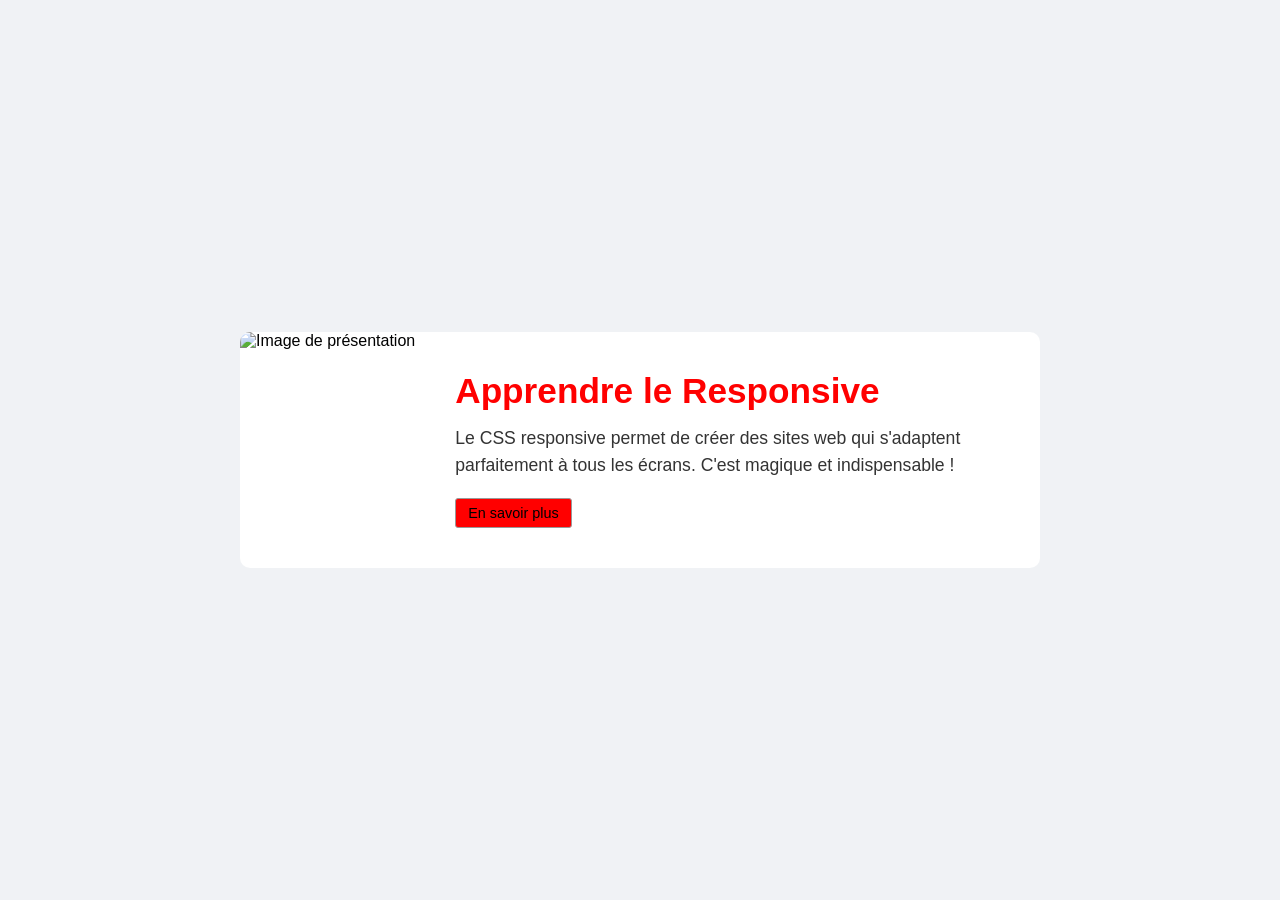
==== index.html @ 03dc6a11 "mon premier page responsive" ====
<!DOCTYPE html>
<html lang="en">
<head>
    <meta charset="UTF-8">
    <meta name="viewport" content="width=device-width, initial-scale=1.0">
    <title>Ma Première Carte Responsive</title>
    <link rel="stylesheet" href="style.css">
</head>
<body>
    <div class="card">
        <div class="card-image">
            <!-- Une image d'exemple qui s'adaptera -->
            <img src="https://picsum.photos/600/400" alt="Image de présentation">
        </div>
        <div class="card-content">
            <h2>Apprendre le Responsive</h2>
            <p class="cord-p">Le CSS responsive permet de créer des sites web qui s'adaptent parfaitement à tous les écrans. C'est magique et indispensable !</p>
            <button class="btn">En savoir plus</button>
        </div>
    </div>
</body>
</html>
---- style.css ----
*{
    padding: 0;
    margin: 0;
}



body{
    font-family: sans-serif;
    background-color: #f0f2f5;
    display: flex;
    justify-content: center;
    align-items: center;
    height: 100vh;
    margin: 0;
    

    
}
.card{
    background: white;
    display: flex;
    max-width: 800px;
    width: 90%;
    border-radius: 10px;
    overflow: hidden;
}
.card image{
    flex: 1;

}
.card-image img{
    width: 100%;
    height: 100%;
    object-fit: cover;
    
    display: block;
}
.card-content{
    flex: 1;
    padding: 40px;
    display: flex;
    flex-direction: column;
    justify-content: center;
}
.card-content h2 {
  font-size: 2.2rem;
  line-height: 1.1;
  margin-top: 0;
  margin-bottom: 15px;
  color: red;
  /* color: #000000; */
}

.cord-p {
  color: #333333;
  
  font-size: 1.1rem;
  line-height: 1.5;
  margin-bottom: 20px;
}

/* Style du bouton "En savoir plus" */
.btn {
  align-self: flex-start; /* Évite que le bouton prenne toute la largeur */
  background-color: red;
  border: 1px solid #999;
  padding: 6px 12px;
  font-size: 0.9rem;
  cursor: pointer;
  border-radius: 3px;
}

.btn:hover {
  background-color: blue;
}

@media (max-width: 768px) {
    .card {
        flex-direction: column; /* On empile l'image et le texte verticalement ! */
    }

    .card-content {
        padding: 20px; /* On réduit un peu les espaces sur petit écran */
    }
    
    body {
        height: auto; /* On laisse le contenu défiler naturellement sur mobile */
        padding: 20px 0;
    }
}
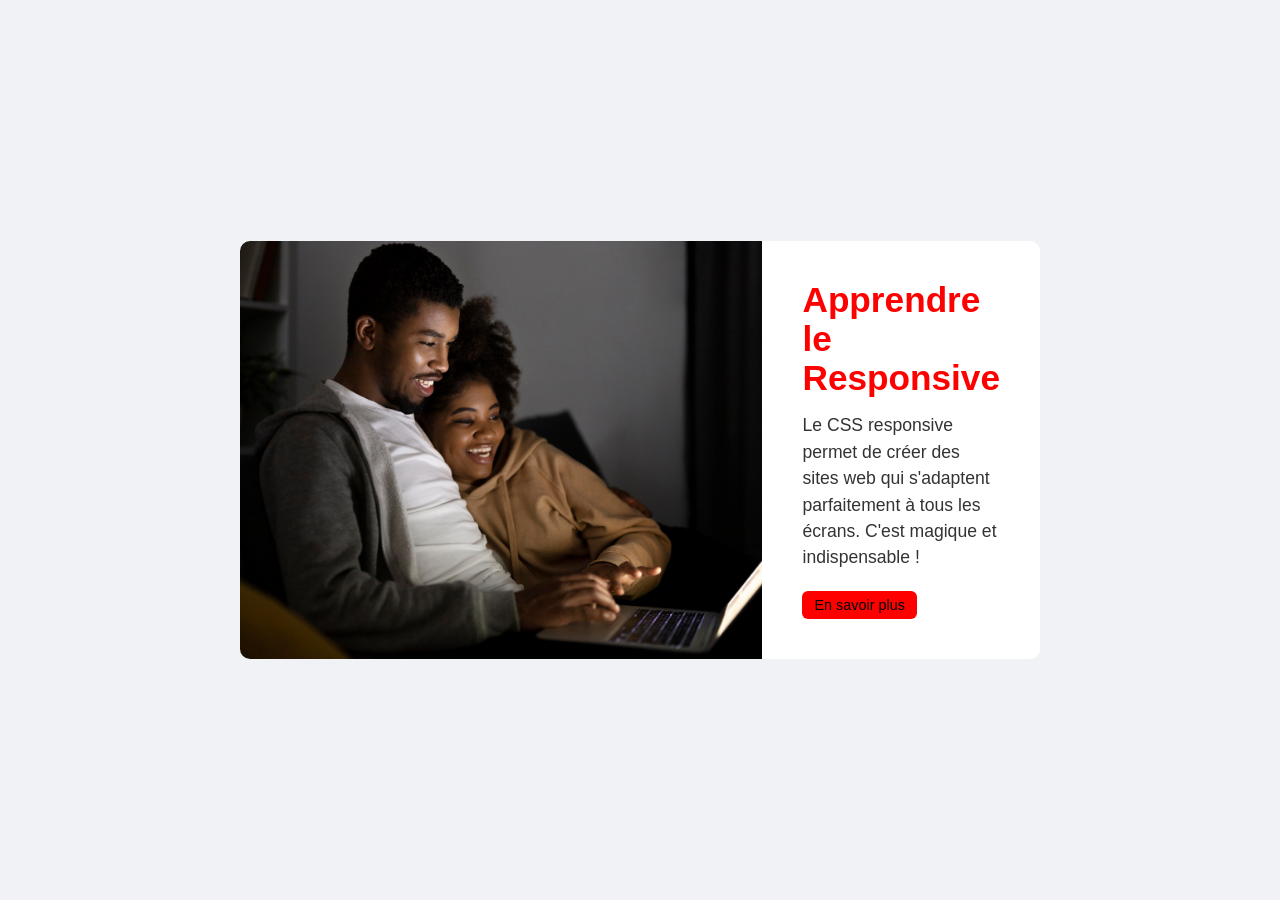
==== commit 3daaa4bc: "mon premiere changement" ====
--- a/index.html
+++ b/index.html
@@ -10,7 +10,8 @@
     <div class="card">
         <div class="card-image">
             <!-- Une image d'exemple qui s'adaptera -->
-            <img src="https://picsum.photos/600/400" alt="Image de présentation">
+            <!-- <img src="https://picsum.photos/600/400" alt="Image de présentation"> -->
+            <img src="images/tof.jpg" alt="Image de présentation">
         </div>
         <div class="card-content">
             <h2>Apprendre le Responsive</h2>
--- a/style.css
+++ b/style.css
@@ -8,6 +8,7 @@
 
 body{
     font-family: sans-serif;
+    
     background-color: #f0f2f5;
     display: flex;
     justify-content: center;
@@ -33,7 +34,7 @@
 .card-image img{
     width: 100%;
     height: 100%;
-    object-fit: cover;
+    object-fit: cover;  /* dire a l'image de prendre l'espage en cas de modification*/
     
     display: block;
 }
@@ -41,7 +42,7 @@
     flex: 1;
     padding: 40px;
     display: flex;
-    flex-direction: column;
+    flex-direction: column; 
     justify-content: center;
 }
 .card-content h2 {
@@ -69,7 +70,8 @@
   padding: 6px 12px;
   font-size: 0.9rem;
   cursor: pointer;
-  border-radius: 3px;
+  border-radius: 6px;
+  border: none;
 }
 
 .btn:hover {
@@ -80,9 +82,15 @@
     .card {
         flex-direction: column; /* On empile l'image et le texte verticalement ! */
     }
+    .card image{
+        min-height: 200px;
+    }
 
     .card-content {
         padding: 20px; /* On réduit un peu les espaces sur petit écran */
+    }
+    .card-content h2{
+        font-size: 1.8rem;
     }
     
     body {
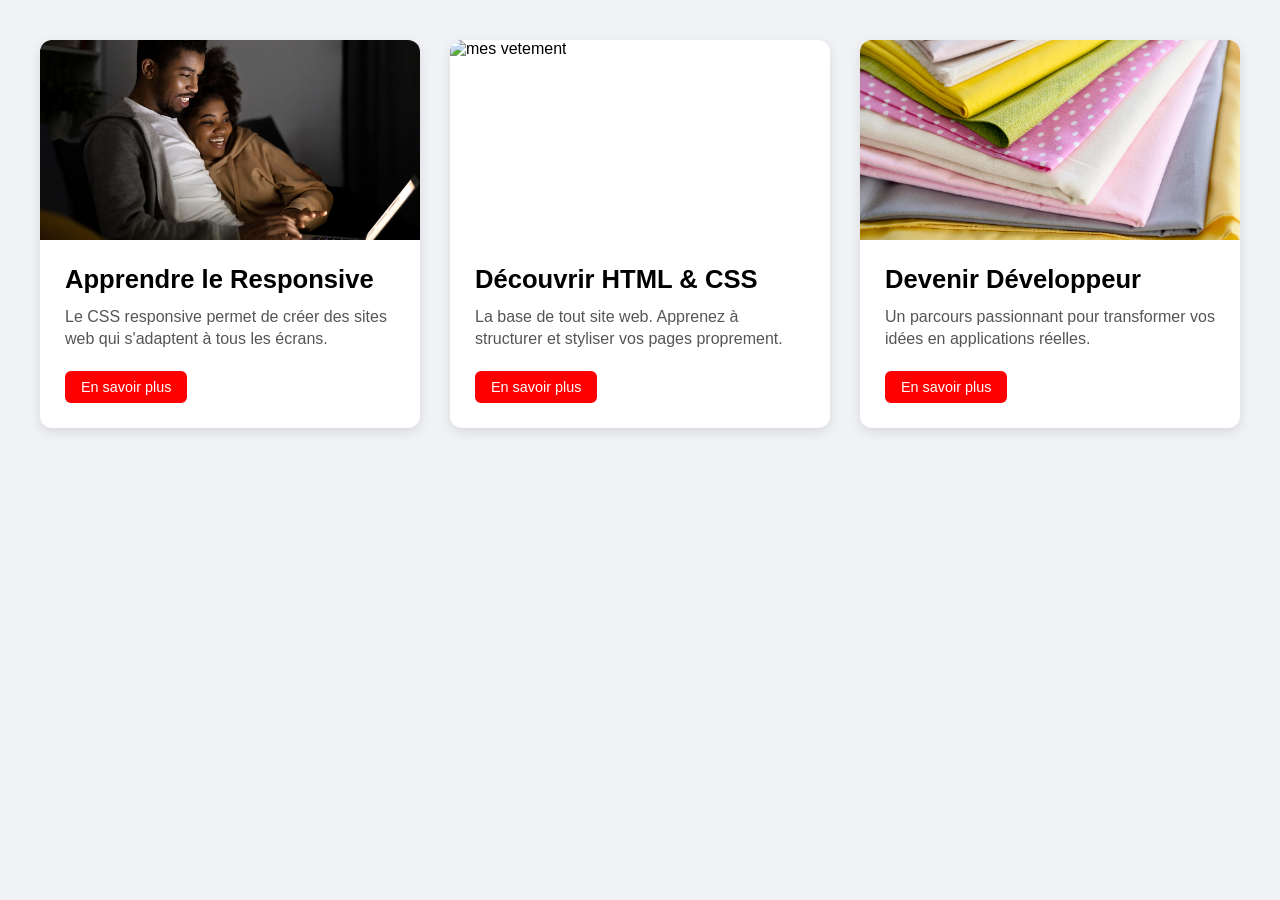
==== commit b006d00f: "mise à jour du premire responsive" ====
--- a/index.html
+++ b/index.html
@@ -7,17 +7,42 @@
     <link rel="stylesheet" href="style.css">
 </head>
 <body>
-    <div class="card">
-        <div class="card-image">
-            <!-- Une image d'exemple qui s'adaptera -->
-            <!-- <img src="https://picsum.photos/600/400" alt="Image de présentation"> -->
-            <img src="images/tof.jpg" alt="Image de présentation">
-        </div>
-        <div class="card-content">
-            <h2>Apprendre le Responsive</h2>
-            <p class="cord-p">Le CSS responsive permet de créer des sites web qui s'adaptent parfaitement à tous les écrans. C'est magique et indispensable !</p>
-            <button class="btn">En savoir plus</button>
-        </div>
+    <div class="cards-grid">
+        <div class="card">
+    <div class="card-image">
+      <img src="images/tof.jpg" alt="Balançoires">
     </div>
-</body>
+    <div class="card-content">
+      <h2>Apprendre le Responsive</h2>
+      <p>Le CSS responsive permet de créer des sites web qui s'adaptent à tous les écrans.</p>
+      <button class="btn">En savoir plus</button>
+    </div>
+  </div>
+
+  <div class="card">
+    <div class="card-image">
+      <img src="images/vetemet.jpg" alt="mes vetement">
+    </div>
+    <div class="card-content">
+      <h2>Découvrir HTML & CSS</h2>
+      <p>La base de tout site web. Apprenez à structurer et styliser vos pages proprement.</p>
+      <button class="btn">En savoir plus</button>
+    </div>
+  </div>
+
+  <div class="card">
+    <div class="card-image">
+      <img src="images/tissu.jpg" alt="Écran">
+    </div>
+    <div class="card-content">
+      <h2>Devenir Développeur</h2>
+      <p>Un parcours passionnant pour transformer vos idées en applications réelles.</p>
+      <button class="btn">En savoir plus</button>
+    </div>
+  </div>
+
+
+
+
+    </div>
 </html>
--- a/style.css
+++ b/style.css
@@ -1,100 +1,72 @@
-
 *{
+    margin: 0;
     padding: 0;
-    margin: 0;
+}
+body {
+  font-family: Arial, sans-serif;
+  background-color: #f0f2f5;
+  margin: 0;
+  padding: 40px 20px; /* Un peu d'espace autour de notre grille */
 }
 
+/* Le conteneur magique : On utilise CSS Grid */
+.cards-grid{
+    display: grid;
 
+    /* Crée automatiquement autant de colonnes de 300px minimum que possible */
+    grid-template-columns: repeat(auto-fit, minmax(300px, 1fr));;
+    gap: 30px;
+    max-width: 1200px;
+    margin: 0 auto;     /* Centre la grille sur les grands écrans */
+}
 
-body{
-    font-family: sans-serif;
-    
-    background-color: #f0f2f5;
+/* Nos cartes (version verticale par défaut maintenant) */
+.card{
     display: flex;
-    justify-content: center;
-    align-items: center;
-    height: 100vh;
-    margin: 0;
-    
+    flex-direction: column;    /* Image en haut, texte en bas */
+    background-color: #ffffff;
+    border-radius: 12px;
+    box-shadow: 0 4px 12px rgba(0, 0, 0, 0.1);
+    overflow: hidden; /* coin arrondit*/
+}
+.card-image {
+  height: 200px; /* Hauteur fixe pour l'image */
+}
 
-    
+.card-image img {
+  width: 100%;
+  height: 100%;
+  object-fit: cover;
 }
-.card{
-    background: white;
-    display: flex;
-    max-width: 800px;
-    width: 90%;
-    border-radius: 10px;
-    overflow: hidden;
-}
-.card image{
-    flex: 1;
-
-}
-.card-image img{
-    width: 100%;
-    height: 100%;
-    object-fit: cover;  /* dire a l'image de prendre l'espage en cas de modification*/
-    
-    display: block;
-}
-.card-content{
-    flex: 1;
-    padding: 40px;
-    display: flex;
-    flex-direction: column; 
-    justify-content: center;
+.card-content {
+  padding: 25px;
+  display: flex;
+  flex-direction: column;
+  flex-grow: 1; /* Permet au contenu de remplir la carte équitablement */
 }
 .card-content h2 {
-  font-size: 2.2rem;
-  line-height: 1.1;
+  font-size: 1.6rem;
   margin-top: 0;
-  margin-bottom: 15px;
-  color: red;
-  /* color: #000000; */
+  margin-bottom: 12px;
 }
-
-.cord-p {
-  color: #333333;
-  
-  font-size: 1.1rem;
-  line-height: 1.5;
+.card-content p {
+  color: #555;
+  font-size: 1rem;
+  line-height: 1.4;
   margin-bottom: 20px;
+  flex-grow: 1; /* Aligne les boutons en bas même si les textes n'ont pas la même longueur */
 }
-
-/* Style du bouton "En savoir plus" */
 .btn {
-  align-self: flex-start; /* Évite que le bouton prenne toute la largeur */
-  background-color: red;
-  border: 1px solid #999;
-  padding: 6px 12px;
+  align-self: flex-start;
+  background-color: #ff0000; /* Ton bouton rouge */
+  color: white;
+  border: none;
+  padding: 8px 16px;
   font-size: 0.9rem;
   cursor: pointer;
   border-radius: 6px;
-  border: none;
+}
+.btn:hover{
+    background: blue;
 }
 
-.btn:hover {
-  background-color: blue;
-}
-
-@media (max-width: 768px) {
-    .card {
-        flex-direction: column; /* On empile l'image et le texte verticalement ! */
-    }
-    .card image{
-        min-height: 200px;
-    }
-
-    .card-content {
-        padding: 20px; /* On réduit un peu les espaces sur petit écran */
-    }
-    .card-content h2{
-        font-size: 1.8rem;
-    }
-    
-    body {
-        height: auto; /* On laisse le contenu défiler naturellement sur mobile */
-        padding: 20px 0;
-    }
-}
